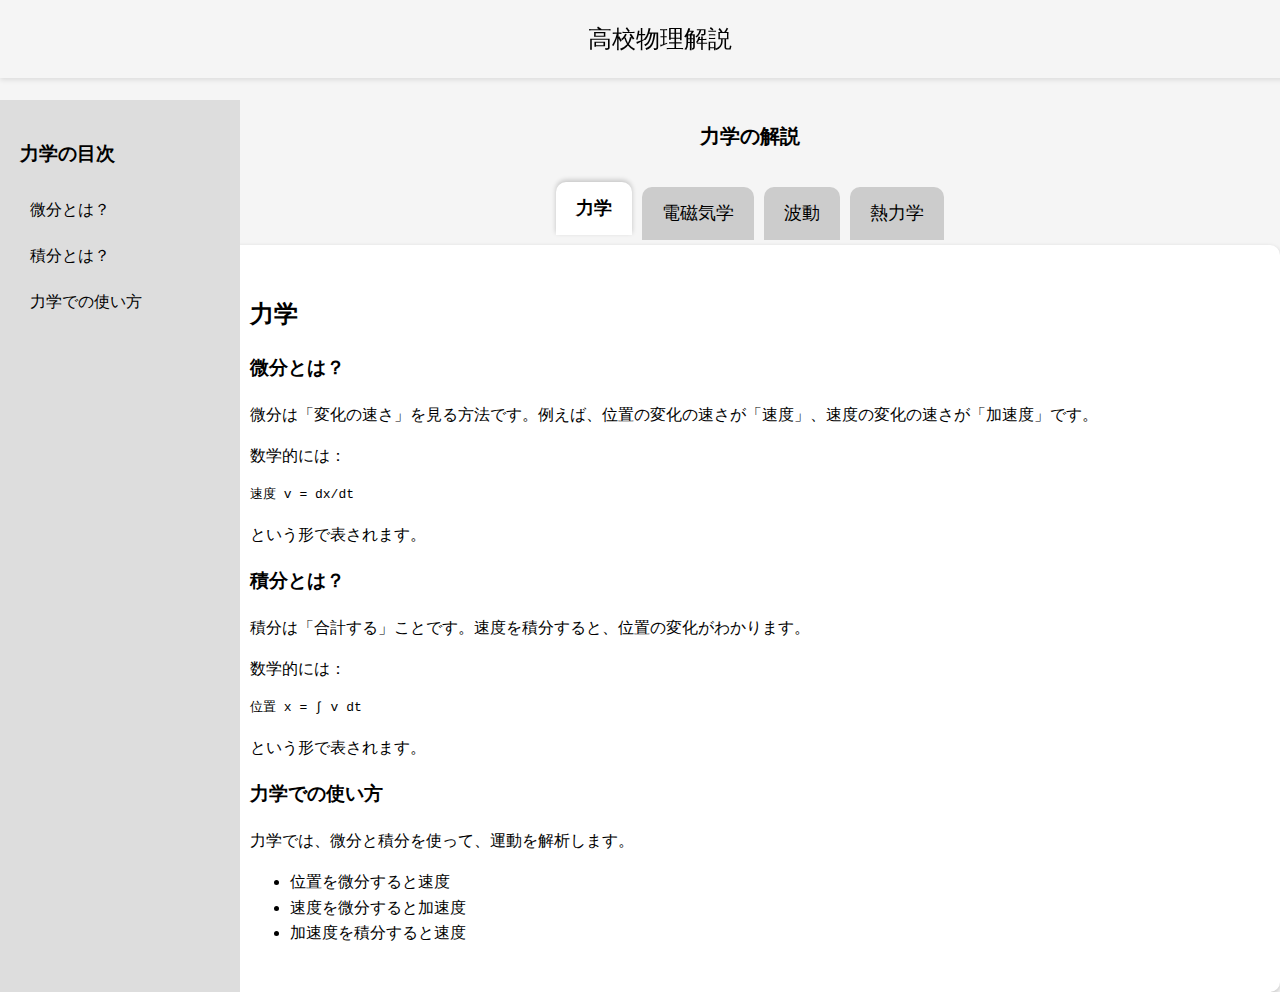
==== index.html @ c3329343 "Update index.html" ====
<!DOCTYPE html>
<html lang="ja">
<head>
    <meta charset="UTF-8">
    <meta name="viewport" content="width=device-width, initial-scale=1.0">
    <title>高校物理解説</title>
    <style>
        body {
            font-family: Arial, sans-serif;
            line-height: 1.6;
            margin: 0;
            padding: 0;
            background-color: #f5f5f5;
            display: flex;
            flex-direction: column;
            align-items: center;
        }
        header {
            background: #f5f5f5;
            color: black;
            padding: 20px;
            font-size: 24px;
            text-align: center;
            width: 100%;
            position: fixed;
            top: 0;
            left: 0;
            z-index: 10;
            box-shadow: 0px 2px 5px rgba(0, 0, 0, 0.1);
        }
        .container {
            display: flex;
            margin-top: 100px;
            width: 100%;
            max-width: 1680px;
            margin-left: auto;
            margin-right: auto;
        }
        .sidebar {
            width: 200px;
            background: #ddd;
            padding: 20px;
            height: 100vh;
            position: fixed;
            left: 0;
            top: 100px;
            overflow-y: auto;
        }
        .sidebar a {
            display: block;
            padding: 10px;
            color: black;
            text-decoration: none;
        }
        .sidebar a:hover {
            background: #bbb;
        }
        .content-wrapper {
            flex-grow: 1;
            margin-left: 220px;
        }
        .content-header {
            background: #f5f5f5; /* 余白と同じ色 */
            padding: 20px;
            text-align: center;
            font-size: 20px;
            font-weight: bold;
        }
        .tab-container {
            display: flex;
            justify-content: center;
            background: #f5f5f5; /* 余白の色に統一 */
            padding: 10px 0;
        }
        .tab {
            padding: 12px 20px;
            margin: 0 5px;
            font-size: 18px;
            cursor: pointer;
            background: #ccc;
            border-top-left-radius: 10px;
            border-top-right-radius: 10px;
            transition: all 0.3s ease-in-out;
            position: relative;
            top: 5px;
        }
        .tab.active {
            background: white;
            font-weight: bold;
            top: 0;
            box-shadow: 0px -2px 5px rgba(0, 0, 0, 0.2);
        }
        .main-content {
            padding: 30px;
            background: white;
            border-radius: 10px;
            box-shadow: 0px 2px 5px rgba(0, 0, 0, 0.2);
        }
        .content {
            display: none;
        }
        .content.active {
            display: block;
        }

        /* スマホ対応 */
        @media (max-width: 1024px) {
            .sidebar {
                display: none;
            }
            .content-wrapper {
                margin-left: 0;
            }
        }
    </style>
</head>
<body>

    <header>高校物理解説</header>

    <div class="container">
        <div class="sidebar">
            <h3>力学の目次</h3>
            <a href="#diff">微分とは？</a>
            <a href="#integral">積分とは？</a>
            <a href="#relation">力学での使い方</a>
        </div>

        <div class="content-wrapper">
            <div class="content-header">力学の解説</div>

            <div class="tab-container">
                <div class="tab active" onclick="showContent('mechanics', this)">力学</div>
                <div class="tab" onclick="showContent('electromagnetism', this)">電磁気学</div>
                <div class="tab" onclick="showContent('waves', this)">波動</div>
                <div class="tab" onclick="showContent('thermodynamics', this)">熱力学</div>
            </div>

            <div class="main-content">
                <div id="mechanics" class="content active">
                    <h2>力学</h2>
                    <section id="diff">
                        <h3>微分とは？</h3>
                        <p>微分は「変化の速さ」を見る方法です。例えば、位置の変化の速さが「速度」、速度の変化の速さが「加速度」です。</p>
                        <p>数学的には：</p>
                        <pre>速度 v = dx/dt</pre>
                        <p>という形で表されます。</p>
                    </section>

                    <section id="integral">
                        <h3>積分とは？</h3>
                        <p>積分は「合計する」ことです。速度を積分すると、位置の変化がわかります。</p>
                        <p>数学的には：</p>
                        <pre>位置 x = ∫ v dt</pre>
                        <p>という形で表されます。</p>
                    </section>

                    <section id="relation">
                        <h3>力学での使い方</h3>
                        <p>力学では、微分と積分を使って、運動を解析します。</p>
                        <ul>
                            <li>位置を微分すると速度</li>
                            <li>速度を微分すると加速度</li>
                            <li>加速度を積分すると速度</li>
                        </ul>
                    </section>
                </div>

                <div id="electromagnetism" class="content">
                    <h2>電磁気学</h2>
                    <p>準備中...</p>
                </div>

                <div id="waves" class="content">
                    <h2>波動</h2>
                    <p>準備中...</p>
                </div>

                <div id="thermodynamics" class="content">
                    <h2>熱力学</h2>
                    <p>準備中...</p>
                </div>
            </div>
        </div>
    </div>

    <script>
        function showContent(id, element) {
            const sections = document.querySelectorAll('.content');
            sections.forEach(section => section.classList.remove('active'));
            document.getElementById(id).classList.add('active');

            const tabs = document.querySelectorAll('.tab');
            tabs.forEach(tab => tab.classList.remove('active'));
            element.classList.add('active');
        }
    </script>

</body>
</html>
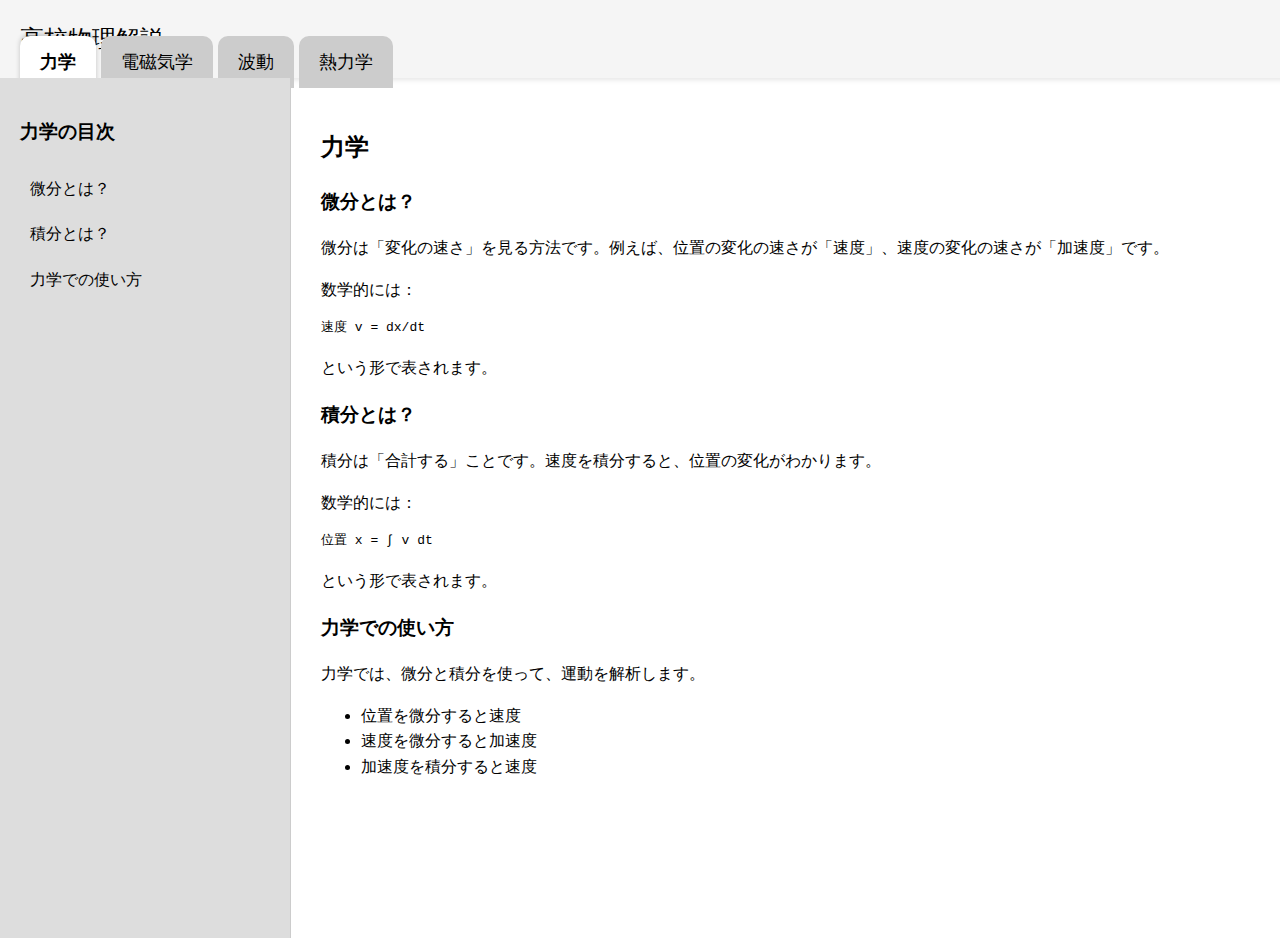
==== commit 7767534e: "Update index.html" ====
--- a/index.html
+++ b/index.html
@@ -13,37 +13,53 @@
             background-color: #f5f5f5;
             display: flex;
             flex-direction: column;
-            align-items: center;
+            align-items: flex-start;
         }
         header {
             background: #f5f5f5;
             color: black;
             padding: 20px;
             font-size: 24px;
-            text-align: center;
+            text-align: left;
             width: 100%;
-            position: fixed;
-            top: 0;
-            left: 0;
-            z-index: 10;
+            position: relative;
             box-shadow: 0px 2px 5px rgba(0, 0, 0, 0.1);
+        }
+        .tab-container {
+            position: absolute;
+            bottom: -10px; /* ヘッダーに食い込む */
+            left: 20px;
+            display: flex;
+            gap: 5px;
+        }
+        .tab {
+            padding: 12px 20px;
+            font-size: 18px;
+            cursor: pointer;
+            background: #ccc;
+            border-top-left-radius: 10px;
+            border-top-right-radius: 10px;
+            border-bottom: none; /* 底辺なし */
+            transition: all 0.3s ease-in-out;
+            position: relative;
+        }
+        .tab.active {
+            background: white;
+            font-weight: bold;
+            box-shadow: 0px -2px 5px rgba(0, 0, 0, 0.2);
         }
         .container {
             display: flex;
-            margin-top: 100px;
             width: 100%;
             max-width: 1680px;
-            margin-left: auto;
-            margin-right: auto;
         }
         .sidebar {
-            width: 200px;
+            width: 250px;
             background: #ddd;
             padding: 20px;
-            height: 100vh;
-            position: fixed;
-            left: 0;
-            top: 100px;
+            height: calc(100vh - 80px); /* ヘッダーと一体化 */
+            position: sticky;
+            top: 80px;
             overflow-y: auto;
         }
         .sidebar a {
@@ -55,46 +71,11 @@
         .sidebar a:hover {
             background: #bbb;
         }
-        .content-wrapper {
+        .main-content {
             flex-grow: 1;
-            margin-left: 220px;
-        }
-        .content-header {
-            background: #f5f5f5; /* 余白と同じ色 */
-            padding: 20px;
-            text-align: center;
-            font-size: 20px;
-            font-weight: bold;
-        }
-        .tab-container {
-            display: flex;
-            justify-content: center;
-            background: #f5f5f5; /* 余白の色に統一 */
-            padding: 10px 0;
-        }
-        .tab {
-            padding: 12px 20px;
-            margin: 0 5px;
-            font-size: 18px;
-            cursor: pointer;
-            background: #ccc;
-            border-top-left-radius: 10px;
-            border-top-right-radius: 10px;
-            transition: all 0.3s ease-in-out;
-            position: relative;
-            top: 5px;
-        }
-        .tab.active {
-            background: white;
-            font-weight: bold;
-            top: 0;
-            box-shadow: 0px -2px 5px rgba(0, 0, 0, 0.2);
-        }
-        .main-content {
             padding: 30px;
             background: white;
-            border-radius: 10px;
-            box-shadow: 0px 2px 5px rgba(0, 0, 0, 0.2);
+            border-left: 1px solid #ccc;
         }
         .content {
             display: none;
@@ -108,15 +89,23 @@
             .sidebar {
                 display: none;
             }
-            .content-wrapper {
-                margin-left: 0;
+            .main-content {
+                border-left: none;
             }
         }
     </style>
 </head>
 <body>
 
-    <header>高校物理解説</header>
+    <header>
+        高校物理解説
+        <div class="tab-container">
+            <div class="tab active" onclick="showContent('mechanics', this)">力学</div>
+            <div class="tab" onclick="showContent('electromagnetism', this)">電磁気学</div>
+            <div class="tab" onclick="showContent('waves', this)">波動</div>
+            <div class="tab" onclick="showContent('thermodynamics', this)">熱力学</div>
+        </div>
+    </header>
 
     <div class="container">
         <div class="sidebar">
@@ -126,60 +115,49 @@
             <a href="#relation">力学での使い方</a>
         </div>
 
-        <div class="content-wrapper">
-            <div class="content-header">力学の解説</div>
+        <div class="main-content">
+            <div id="mechanics" class="content active">
+                <h2>力学</h2>
+                <section id="diff">
+                    <h3>微分とは？</h3>
+                    <p>微分は「変化の速さ」を見る方法です。例えば、位置の変化の速さが「速度」、速度の変化の速さが「加速度」です。</p>
+                    <p>数学的には：</p>
+                    <pre>速度 v = dx/dt</pre>
+                    <p>という形で表されます。</p>
+                </section>
 
-            <div class="tab-container">
-                <div class="tab active" onclick="showContent('mechanics', this)">力学</div>
-                <div class="tab" onclick="showContent('electromagnetism', this)">電磁気学</div>
-                <div class="tab" onclick="showContent('waves', this)">波動</div>
-                <div class="tab" onclick="showContent('thermodynamics', this)">熱力学</div>
+                <section id="integral">
+                    <h3>積分とは？</h3>
+                    <p>積分は「合計する」ことです。速度を積分すると、位置の変化がわかります。</p>
+                    <p>数学的には：</p>
+                    <pre>位置 x = ∫ v dt</pre>
+                    <p>という形で表されます。</p>
+                </section>
+
+                <section id="relation">
+                    <h3>力学での使い方</h3>
+                    <p>力学では、微分と積分を使って、運動を解析します。</p>
+                    <ul>
+                        <li>位置を微分すると速度</li>
+                        <li>速度を微分すると加速度</li>
+                        <li>加速度を積分すると速度</li>
+                    </ul>
+                </section>
             </div>
 
-            <div class="main-content">
-                <div id="mechanics" class="content active">
-                    <h2>力学</h2>
-                    <section id="diff">
-                        <h3>微分とは？</h3>
-                        <p>微分は「変化の速さ」を見る方法です。例えば、位置の変化の速さが「速度」、速度の変化の速さが「加速度」です。</p>
-                        <p>数学的には：</p>
-                        <pre>速度 v = dx/dt</pre>
-                        <p>という形で表されます。</p>
-                    </section>
+            <div id="electromagnetism" class="content">
+                <h2>電磁気学</h2>
+                <p>準備中...</p>
+            </div>
 
-                    <section id="integral">
-                        <h3>積分とは？</h3>
-                        <p>積分は「合計する」ことです。速度を積分すると、位置の変化がわかります。</p>
-                        <p>数学的には：</p>
-                        <pre>位置 x = ∫ v dt</pre>
-                        <p>という形で表されます。</p>
-                    </section>
+            <div id="waves" class="content">
+                <h2>波動</h2>
+                <p>準備中...</p>
+            </div>
 
-                    <section id="relation">
-                        <h3>力学での使い方</h3>
-                        <p>力学では、微分と積分を使って、運動を解析します。</p>
-                        <ul>
-                            <li>位置を微分すると速度</li>
-                            <li>速度を微分すると加速度</li>
-                            <li>加速度を積分すると速度</li>
-                        </ul>
-                    </section>
-                </div>
-
-                <div id="electromagnetism" class="content">
-                    <h2>電磁気学</h2>
-                    <p>準備中...</p>
-                </div>
-
-                <div id="waves" class="content">
-                    <h2>波動</h2>
-                    <p>準備中...</p>
-                </div>
-
-                <div id="thermodynamics" class="content">
-                    <h2>熱力学</h2>
-                    <p>準備中...</p>
-                </div>
+            <div id="thermodynamics" class="content">
+                <h2>熱力学</h2>
+                <p>準備中...</p>
             </div>
         </div>
     </div>
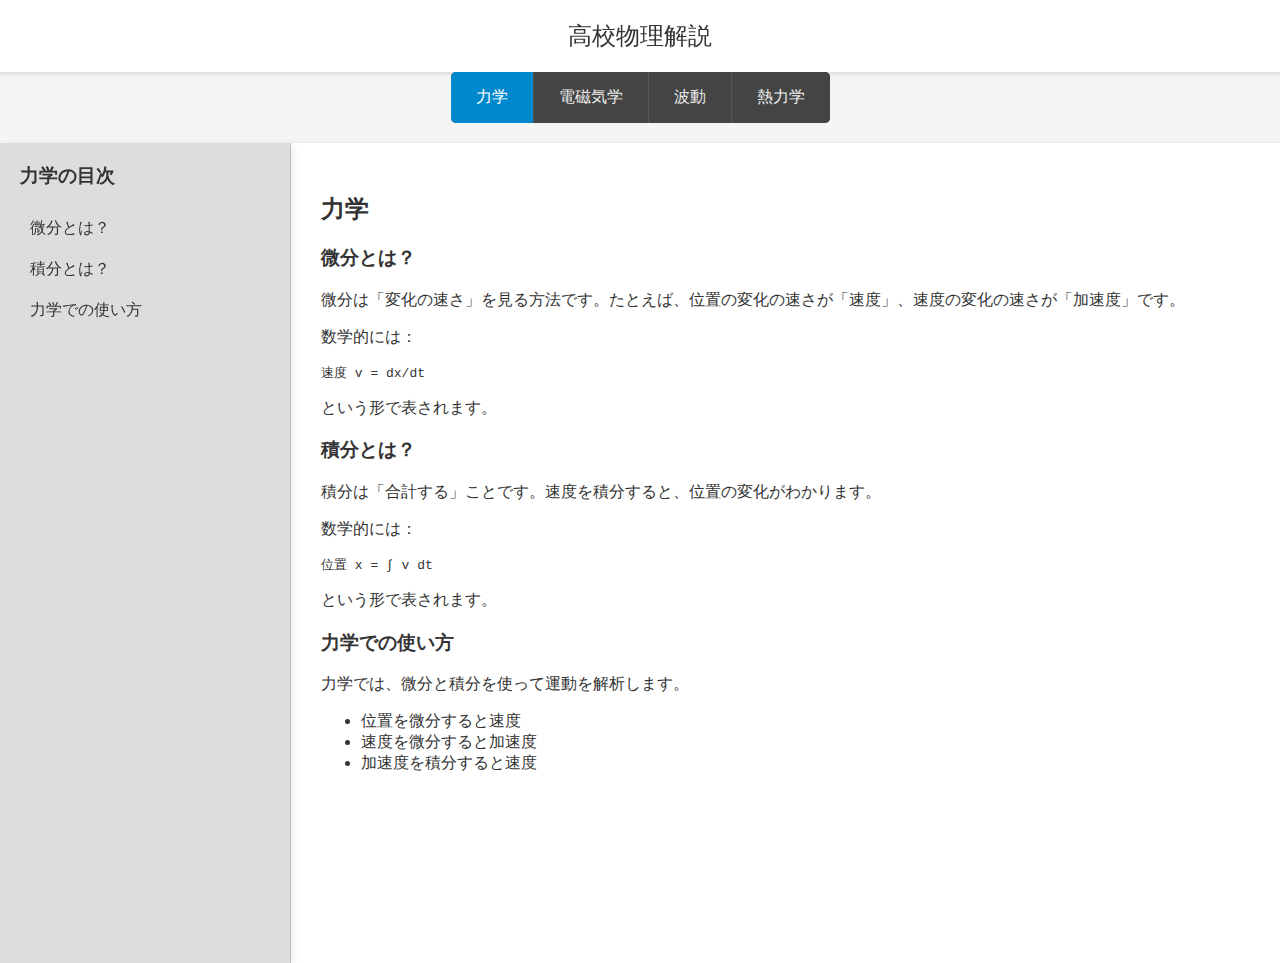
==== commit 3dce37de: "Update index.html" ====
--- a/index.html
+++ b/index.html
@@ -1,178 +1,203 @@
 <!DOCTYPE html>
 <html lang="ja">
 <head>
-    <meta charset="UTF-8">
-    <meta name="viewport" content="width=device-width, initial-scale=1.0">
-    <title>高校物理解説</title>
-    <style>
-        body {
-            font-family: Arial, sans-serif;
-            line-height: 1.6;
-            margin: 0;
-            padding: 0;
-            background-color: #f5f5f5;
-            display: flex;
-            flex-direction: column;
-            align-items: flex-start;
-        }
-        header {
-            background: #f5f5f5;
-            color: black;
-            padding: 20px;
-            font-size: 24px;
-            text-align: left;
-            width: 100%;
-            position: relative;
-            box-shadow: 0px 2px 5px rgba(0, 0, 0, 0.1);
-        }
-        .tab-container {
-            position: absolute;
-            bottom: -10px; /* ヘッダーに食い込む */
-            left: 20px;
-            display: flex;
-            gap: 5px;
-        }
-        .tab {
-            padding: 12px 20px;
-            font-size: 18px;
-            cursor: pointer;
-            background: #ccc;
-            border-top-left-radius: 10px;
-            border-top-right-radius: 10px;
-            border-bottom: none; /* 底辺なし */
-            transition: all 0.3s ease-in-out;
-            position: relative;
-        }
-        .tab.active {
-            background: white;
-            font-weight: bold;
-            box-shadow: 0px -2px 5px rgba(0, 0, 0, 0.2);
-        }
-        .container {
-            display: flex;
-            width: 100%;
-            max-width: 1680px;
-        }
-        .sidebar {
-            width: 250px;
-            background: #ddd;
-            padding: 20px;
-            height: calc(100vh - 80px); /* ヘッダーと一体化 */
-            position: sticky;
-            top: 80px;
-            overflow-y: auto;
-        }
-        .sidebar a {
-            display: block;
-            padding: 10px;
-            color: black;
-            text-decoration: none;
-        }
-        .sidebar a:hover {
-            background: #bbb;
-        }
-        .main-content {
-            flex-grow: 1;
-            padding: 30px;
-            background: white;
-            border-left: 1px solid #ccc;
-        }
-        .content {
-            display: none;
-        }
-        .content.active {
-            display: block;
-        }
-
-        /* スマホ対応 */
-        @media (max-width: 1024px) {
-            .sidebar {
-                display: none;
-            }
-            .main-content {
-                border-left: none;
-            }
-        }
-    </style>
+  <meta charset="UTF-8">
+  <meta name="viewport" content="width=device-width, initial-scale=1.0">
+  <title>高校物理解説</title>
+  <style>
+    /* 全体のベース */
+    body {
+      font-family: 'Helvetica Neue', Arial, sans-serif;
+      margin: 0;
+      padding: 0;
+      background-color: #f5f5f5;
+      color: #333;
+      display: flex;
+      flex-direction: column;
+      align-items: center;
+    }
+    /* ヘッダー */
+    header {
+      background: #fff;
+      width: 100%;
+      padding: 20px;
+      text-align: center;
+      font-size: 24px;
+      box-shadow: 0 2px 5px rgba(0, 0, 0, 0.1);
+      position: relative;
+      z-index: 2;
+    }
+    /* カテゴリエリア */
+    .category-container {
+      display: inline-flex;
+      margin: 0 auto;
+      background: #444;
+      border-radius: 5px;
+      overflow: hidden;
+      /* コンパクトにするため、横幅は内容に合わせる */
+      z-index: 2;
+    }
+    .category {
+      padding: 15px 25px;
+      font-size: 16px;
+      cursor: pointer;
+      background: #444;
+      color: #eee;
+      transition: background 0.3s, color 0.3s;
+      border: none;
+      outline: none;
+    }
+    /* ボタン同士の境界線（くっつけるのでごく薄く） */
+    .category + .category {
+      border-left: 1px solid #555;
+    }
+    .category:hover,
+    .category.active {
+      background: #0088cc;
+      color: #fff;
+    }
+    /* コンテンツエリア全体 */
+    .container {
+      display: flex;
+      width: 100%;
+      max-width: 1680px;
+      margin: 0 auto;
+      margin-top: 20px;
+    }
+    /* サイドバー（目次） */
+    .sidebar {
+      width: 250px;
+      background: #ddd;
+      padding: 20px;
+      height: calc(100vh - 120px);
+      position: sticky;
+      top: 120px;
+      overflow-y: auto;
+      box-shadow: 2px 2px 8px rgba(0,0,0,0.1);
+    }
+    .sidebar h3 {
+      margin-top: 0;
+    }
+    .sidebar a {
+      display: block;
+      padding: 10px;
+      color: #333;
+      text-decoration: none;
+      border-radius: 3px;
+      transition: background 0.2s;
+    }
+    .sidebar a:hover {
+      background: #bbb;
+    }
+    /* メイン解説エリア */
+    .main-content {
+      flex-grow: 1;
+      padding: 30px;
+      background: #fff;
+      border-left: 1px solid #ccc;
+      box-shadow: 2px 2px 8px rgba(0,0,0,0.1);
+    }
+    /* 各カテゴリごとの内容 */
+    .content {
+      display: none;
+    }
+    .content.active {
+      display: block;
+    }
+    /* スマホ対応 */
+    @media (max-width: 1024px) {
+      .sidebar {
+        display: none;
+      }
+      .main-content {
+        border-left: none;
+      }
+      .category {
+        padding: 12px 20px;
+        font-size: 14px;
+      }
+    }
+  </style>
 </head>
 <body>
 
-    <header>
-        高校物理解説
-        <div class="tab-container">
-            <div class="tab active" onclick="showContent('mechanics', this)">力学</div>
-            <div class="tab" onclick="showContent('electromagnetism', this)">電磁気学</div>
-            <div class="tab" onclick="showContent('waves', this)">波動</div>
-            <div class="tab" onclick="showContent('thermodynamics', this)">熱力学</div>
-        </div>
-    </header>
-
-    <div class="container">
-        <div class="sidebar">
-            <h3>力学の目次</h3>
-            <a href="#diff">微分とは？</a>
-            <a href="#integral">積分とは？</a>
-            <a href="#relation">力学での使い方</a>
-        </div>
-
-        <div class="main-content">
-            <div id="mechanics" class="content active">
-                <h2>力学</h2>
-                <section id="diff">
-                    <h3>微分とは？</h3>
-                    <p>微分は「変化の速さ」を見る方法です。例えば、位置の変化の速さが「速度」、速度の変化の速さが「加速度」です。</p>
-                    <p>数学的には：</p>
-                    <pre>速度 v = dx/dt</pre>
-                    <p>という形で表されます。</p>
-                </section>
-
-                <section id="integral">
-                    <h3>積分とは？</h3>
-                    <p>積分は「合計する」ことです。速度を積分すると、位置の変化がわかります。</p>
-                    <p>数学的には：</p>
-                    <pre>位置 x = ∫ v dt</pre>
-                    <p>という形で表されます。</p>
-                </section>
-
-                <section id="relation">
-                    <h3>力学での使い方</h3>
-                    <p>力学では、微分と積分を使って、運動を解析します。</p>
-                    <ul>
-                        <li>位置を微分すると速度</li>
-                        <li>速度を微分すると加速度</li>
-                        <li>加速度を積分すると速度</li>
-                    </ul>
-                </section>
-            </div>
-
-            <div id="electromagnetism" class="content">
-                <h2>電磁気学</h2>
-                <p>準備中...</p>
-            </div>
-
-            <div id="waves" class="content">
-                <h2>波動</h2>
-                <p>準備中...</p>
-            </div>
-
-            <div id="thermodynamics" class="content">
-                <h2>熱力学</h2>
-                <p>準備中...</p>
-            </div>
-        </div>
+  <header>
+    高校物理解説
+  </header>
+
+  <div class="category-container">
+    <div class="category active" onclick="showContent('mechanics', this)">力学</div>
+    <div class="category" onclick="showContent('electromagnetism', this)">電磁気学</div>
+    <div class="category" onclick="showContent('waves', this)">波動</div>
+    <div class="category" onclick="showContent('thermodynamics', this)">熱力学</div>
+  </div>
+
+  <div class="container">
+    <div class="sidebar">
+      <h3>力学の目次</h3>
+      <a href="#diff">微分とは？</a>
+      <a href="#integral">積分とは？</a>
+      <a href="#relation">力学での使い方</a>
     </div>
 
-    <script>
-        function showContent(id, element) {
-            const sections = document.querySelectorAll('.content');
-            sections.forEach(section => section.classList.remove('active'));
-            document.getElementById(id).classList.add('active');
-
-            const tabs = document.querySelectorAll('.tab');
-            tabs.forEach(tab => tab.classList.remove('active'));
-            element.classList.add('active');
-        }
-    </script>
+    <div class="main-content">
+      <div id="mechanics" class="content active">
+        <h2>力学</h2>
+        <section id="diff">
+          <h3>微分とは？</h3>
+          <p>微分は「変化の速さ」を見る方法です。たとえば、位置の変化の速さが「速度」、速度の変化の速さが「加速度」です。</p>
+          <p>数学的には：</p>
+          <pre>速度 v = dx/dt</pre>
+          <p>という形で表されます。</p>
+        </section>
+
+        <section id="integral">
+          <h3>積分とは？</h3>
+          <p>積分は「合計する」ことです。速度を積分すると、位置の変化がわかります。</p>
+          <p>数学的には：</p>
+          <pre>位置 x = ∫ v dt</pre>
+          <p>という形で表されます。</p>
+        </section>
+
+        <section id="relation">
+          <h3>力学での使い方</h3>
+          <p>力学では、微分と積分を使って運動を解析します。</p>
+          <ul>
+            <li>位置を微分すると速度</li>
+            <li>速度を微分すると加速度</li>
+            <li>加速度を積分すると速度</li>
+          </ul>
+        </section>
+      </div>
+
+      <div id="electromagnetism" class="content">
+        <h2>電磁気学</h2>
+        <p>準備中...</p>
+      </div>
+
+      <div id="waves" class="content">
+        <h2>波動</h2>
+        <p>準備中...</p>
+      </div>
+
+      <div id="thermodynamics" class="content">
+        <h2>熱力学</h2>
+        <p>準備中...</p>
+      </div>
+    </div>
+  </div>
+
+  <script>
+    function showContent(id, element) {
+      const sections = document.querySelectorAll('.content');
+      sections.forEach(section => section.classList.remove('active'));
+      document.getElementById(id).classList.add('active');
+
+      const categories = document.querySelectorAll('.category');
+      categories.forEach(cat => cat.classList.remove('active'));
+      element.classList.add('active');
+    }
+  </script>
 
 </body>
 </html>
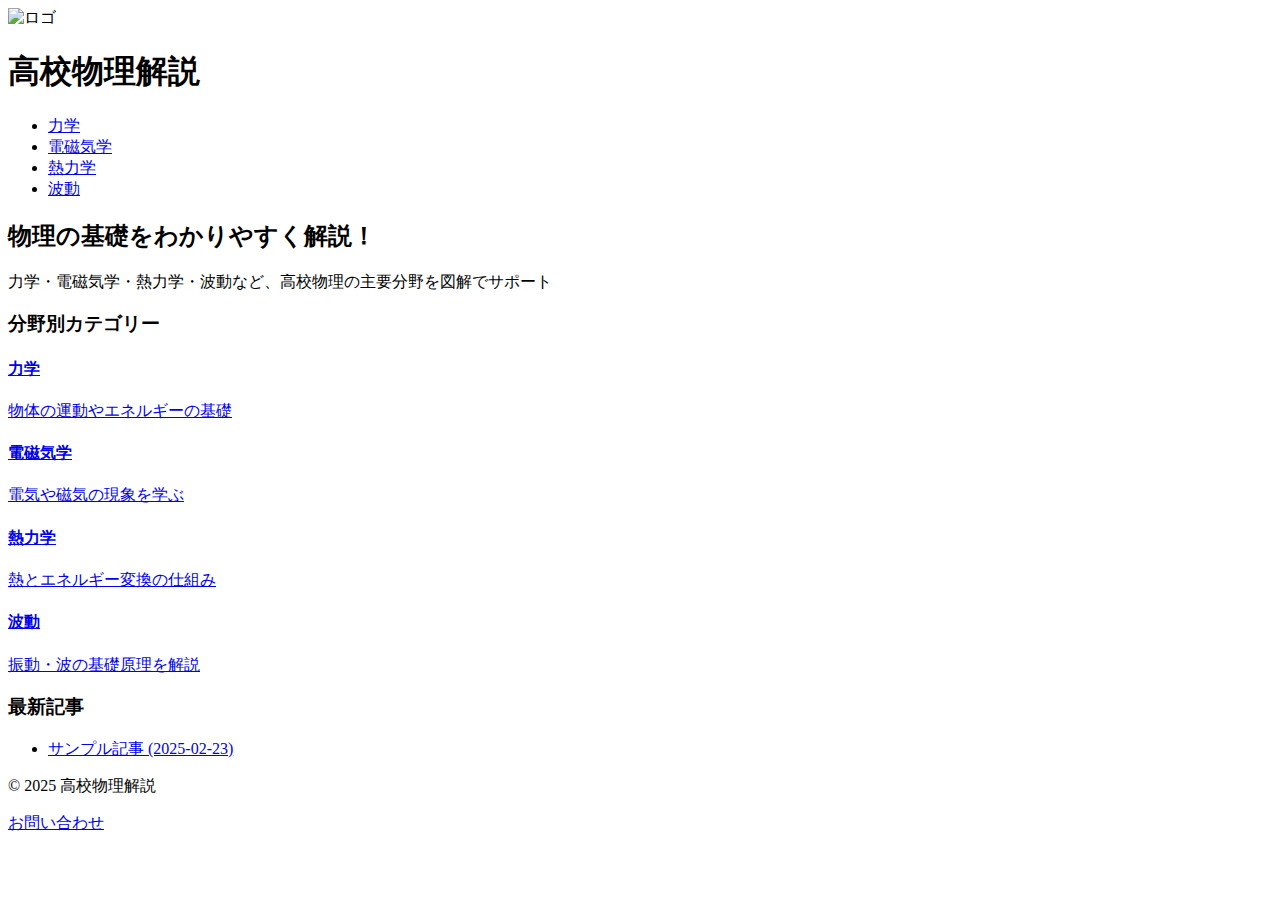
==== commit 67037c41: "Update index.html" ====
--- a/index.html
+++ b/index.html
@@ -1,203 +1,74 @@
 <!DOCTYPE html>
 <html lang="ja">
 <head>
-  <meta charset="UTF-8">
+  <meta charset="UTF-8" />
+  <title>高校物理解説</title>
   <meta name="viewport" content="width=device-width, initial-scale=1.0">
-  <title>高校物理解説</title>
-  <style>
-    /* 全体のベース */
-    body {
-      font-family: 'Helvetica Neue', Arial, sans-serif;
-      margin: 0;
-      padding: 0;
-      background-color: #f5f5f5;
-      color: #333;
-      display: flex;
-      flex-direction: column;
-      align-items: center;
-    }
-    /* ヘッダー */
-    header {
-      background: #fff;
-      width: 100%;
-      padding: 20px;
-      text-align: center;
-      font-size: 24px;
-      box-shadow: 0 2px 5px rgba(0, 0, 0, 0.1);
-      position: relative;
-      z-index: 2;
-    }
-    /* カテゴリエリア */
-    .category-container {
-      display: inline-flex;
-      margin: 0 auto;
-      background: #444;
-      border-radius: 5px;
-      overflow: hidden;
-      /* コンパクトにするため、横幅は内容に合わせる */
-      z-index: 2;
-    }
-    .category {
-      padding: 15px 25px;
-      font-size: 16px;
-      cursor: pointer;
-      background: #444;
-      color: #eee;
-      transition: background 0.3s, color 0.3s;
-      border: none;
-      outline: none;
-    }
-    /* ボタン同士の境界線（くっつけるのでごく薄く） */
-    .category + .category {
-      border-left: 1px solid #555;
-    }
-    .category:hover,
-    .category.active {
-      background: #0088cc;
-      color: #fff;
-    }
-    /* コンテンツエリア全体 */
-    .container {
-      display: flex;
-      width: 100%;
-      max-width: 1680px;
-      margin: 0 auto;
-      margin-top: 20px;
-    }
-    /* サイドバー（目次） */
-    .sidebar {
-      width: 250px;
-      background: #ddd;
-      padding: 20px;
-      height: calc(100vh - 120px);
-      position: sticky;
-      top: 120px;
-      overflow-y: auto;
-      box-shadow: 2px 2px 8px rgba(0,0,0,0.1);
-    }
-    .sidebar h3 {
-      margin-top: 0;
-    }
-    .sidebar a {
-      display: block;
-      padding: 10px;
-      color: #333;
-      text-decoration: none;
-      border-radius: 3px;
-      transition: background 0.2s;
-    }
-    .sidebar a:hover {
-      background: #bbb;
-    }
-    /* メイン解説エリア */
-    .main-content {
-      flex-grow: 1;
-      padding: 30px;
-      background: #fff;
-      border-left: 1px solid #ccc;
-      box-shadow: 2px 2px 8px rgba(0,0,0,0.1);
-    }
-    /* 各カテゴリごとの内容 */
-    .content {
-      display: none;
-    }
-    .content.active {
-      display: block;
-    }
-    /* スマホ対応 */
-    @media (max-width: 1024px) {
-      .sidebar {
-        display: none;
-      }
-      .main-content {
-        border-left: none;
-      }
-      .category {
-        padding: 12px 20px;
-        font-size: 14px;
-      }
-    }
-  </style>
+  <link rel="stylesheet" href="assets/style.css">
 </head>
 <body>
-
-  <header>
-    高校物理解説
+  <!-- ヘッダー -->
+  <header class="site-header">
+    <div class="logo-and-title">
+      <!-- シンボルマーク -->
+      <img src="assets/symbol.png" alt="ロゴ" class="site-logo">
+      <h1>高校物理解説</h1>
+    </div>
+    <nav class="main-nav">
+      <ul>
+        <li><a href="force.html">力学</a></li>
+        <li><a href="electromagnetism.html">電磁気学</a></li>
+        <li><a href="thermodynamics.html">熱力学</a></li>
+        <li><a href="wave.html">波動</a></li>
+      </ul>
+    </nav>
   </header>
 
-  <div class="category-container">
-    <div class="category active" onclick="showContent('mechanics', this)">力学</div>
-    <div class="category" onclick="showContent('electromagnetism', this)">電磁気学</div>
-    <div class="category" onclick="showContent('waves', this)">波動</div>
-    <div class="category" onclick="showContent('thermodynamics', this)">熱力学</div>
-  </div>
+  <!-- メインコンテンツ -->
+  <main class="site-main">
+    <!-- ヒーローセクション -->
+    <section class="hero">
+      <h2>物理の基礎をわかりやすく解説！</h2>
+      <p>力学・電磁気学・熱力学・波動など、高校物理の主要分野を図解でサポート</p>
+    </section>
 
-  <div class="container">
-    <div class="sidebar">
-      <h3>力学の目次</h3>
-      <a href="#diff">微分とは？</a>
-      <a href="#integral">積分とは？</a>
-      <a href="#relation">力学での使い方</a>
-    </div>
+    <!-- カテゴリ紹介 -->
+    <section class="categories">
+      <h3>分野別カテゴリー</h3>
+      <div class="category-cards">
+        <a href="force.html" class="category-card">
+          <h4>力学</h4>
+          <p>物体の運動やエネルギーの基礎</p>
+        </a>
+        <a href="electromagnetism.html" class="category-card">
+          <h4>電磁気学</h4>
+          <p>電気や磁気の現象を学ぶ</p>
+        </a>
+        <a href="thermodynamics.html" class="category-card">
+          <h4>熱力学</h4>
+          <p>熱とエネルギー変換の仕組み</p>
+        </a>
+        <a href="wave.html" class="category-card">
+          <h4>波動</h4>
+          <p>振動・波の基礎原理を解説</p>
+        </a>
+      </div>
+    </section>
 
-    <div class="main-content">
-      <div id="mechanics" class="content active">
-        <h2>力学</h2>
-        <section id="diff">
-          <h3>微分とは？</h3>
-          <p>微分は「変化の速さ」を見る方法です。たとえば、位置の変化の速さが「速度」、速度の変化の速さが「加速度」です。</p>
-          <p>数学的には：</p>
-          <pre>速度 v = dx/dt</pre>
-          <p>という形で表されます。</p>
-        </section>
+    <!-- 最新記事一覧 (手動で更新するか、JSで動的にリスト化する方法も) -->
+    <section class="latest-articles">
+      <h3>最新記事</h3>
+      <ul>
+        <li><a href="article-sample.html">サンプル記事 (2025-02-23)</a></li>
+        <!-- 他の記事も手動で追加 -->
+      </ul>
+    </section>
+  </main>
 
-        <section id="integral">
-          <h3>積分とは？</h3>
-          <p>積分は「合計する」ことです。速度を積分すると、位置の変化がわかります。</p>
-          <p>数学的には：</p>
-          <pre>位置 x = ∫ v dt</pre>
-          <p>という形で表されます。</p>
-        </section>
-
-        <section id="relation">
-          <h3>力学での使い方</h3>
-          <p>力学では、微分と積分を使って運動を解析します。</p>
-          <ul>
-            <li>位置を微分すると速度</li>
-            <li>速度を微分すると加速度</li>
-            <li>加速度を積分すると速度</li>
-          </ul>
-        </section>
-      </div>
-
-      <div id="electromagnetism" class="content">
-        <h2>電磁気学</h2>
-        <p>準備中...</p>
-      </div>
-
-      <div id="waves" class="content">
-        <h2>波動</h2>
-        <p>準備中...</p>
-      </div>
-
-      <div id="thermodynamics" class="content">
-        <h2>熱力学</h2>
-        <p>準備中...</p>
-      </div>
-    </div>
-  </div>
-
-  <script>
-    function showContent(id, element) {
-      const sections = document.querySelectorAll('.content');
-      sections.forEach(section => section.classList.remove('active'));
-      document.getElementById(id).classList.add('active');
-
-      const categories = document.querySelectorAll('.category');
-      categories.forEach(cat => cat.classList.remove('active'));
-      element.classList.add('active');
-    }
-  </script>
-
+  <!-- フッター -->
+  <footer class="site-footer">
+    <p>© 2025 高校物理解説</p>
+    <p><a href="https://github.com/ユーザー名/リポジトリ名/issues">お問い合わせ</a></p>
+  </footer>
 </body>
 </html>
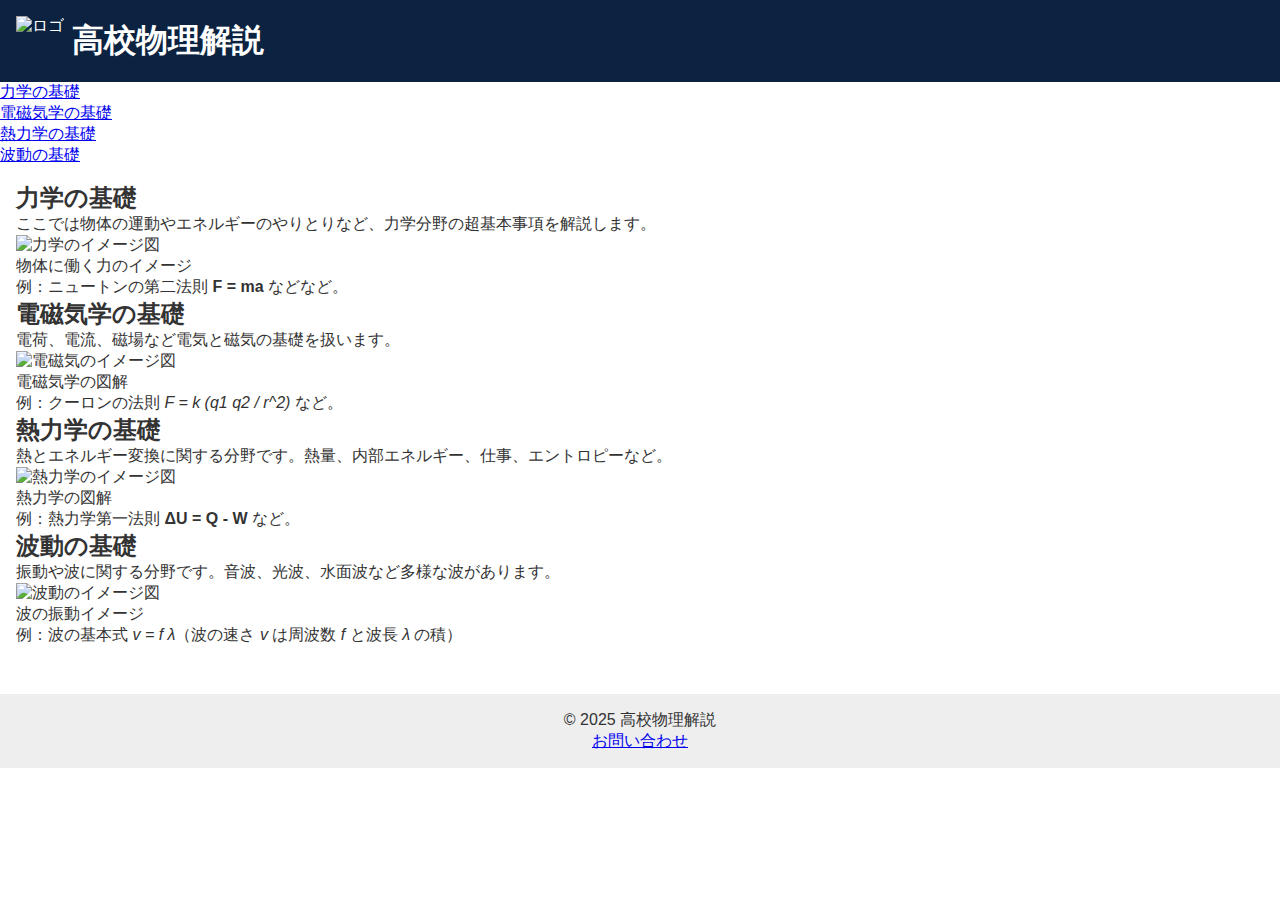
==== commit f92a7f08: "Update index.html" ====
--- a/index.html
+++ b/index.html
@@ -2,70 +2,96 @@
 <html lang="ja">
 <head>
   <meta charset="UTF-8" />
-  <title>高校物理解説</title>
+  <title>高校物理解説 - シングルページ</title>
   <meta name="viewport" content="width=device-width, initial-scale=1.0">
   <link rel="stylesheet" href="assets/style.css">
 </head>
 <body>
-  <!-- ヘッダー -->
   <header class="site-header">
     <div class="logo-and-title">
-      <!-- シンボルマーク -->
       <img src="assets/symbol.png" alt="ロゴ" class="site-logo">
       <h1>高校物理解説</h1>
     </div>
-    <nav class="main-nav">
-      <ul>
-        <li><a href="force.html">力学</a></li>
-        <li><a href="electromagnetism.html">電磁気学</a></li>
-        <li><a href="thermodynamics.html">熱力学</a></li>
-        <li><a href="wave.html">波動</a></li>
-      </ul>
-    </nav>
   </header>
 
-  <!-- メインコンテンツ -->
-  <main class="site-main">
-    <!-- ヒーローセクション -->
-    <section class="hero">
-      <h2>物理の基礎をわかりやすく解説！</h2>
-      <p>力学・電磁気学・熱力学・波動など、高校物理の主要分野を図解でサポート</p>
-    </section>
+  <!-- コンテナ: 左側がサイドバー、右側がメインコンテンツ -->
+  <div class="container">
+    <!-- サイドバー -->
+    <aside class="sidebar">
+      <nav>
+        <ul>
+          <li><a href="#article1">力学の基礎</a></li>
+          <li><a href="#article2">電磁気学の基礎</a></li>
+          <li><a href="#article3">熱力学の基礎</a></li>
+          <li><a href="#article4">波動の基礎</a></li>
+        </ul>
+      </nav>
+    </aside>
 
-    <!-- カテゴリ紹介 -->
-    <section class="categories">
-      <h3>分野別カテゴリー</h3>
-      <div class="category-cards">
-        <a href="force.html" class="category-card">
-          <h4>力学</h4>
-          <p>物体の運動やエネルギーの基礎</p>
-        </a>
-        <a href="electromagnetism.html" class="category-card">
-          <h4>電磁気学</h4>
-          <p>電気や磁気の現象を学ぶ</p>
-        </a>
-        <a href="thermodynamics.html" class="category-card">
-          <h4>熱力学</h4>
-          <p>熱とエネルギー変換の仕組み</p>
-        </a>
-        <a href="wave.html" class="category-card">
-          <h4>波動</h4>
-          <p>振動・波の基礎原理を解説</p>
-        </a>
-      </div>
-    </section>
+    <!-- メインコンテンツ (1ページにまとめた記事) -->
+    <main class="site-main">
+      <!-- 記事1: 力学の基礎 -->
+      <section id="article1" class="article-section">
+        <h2>力学の基礎</h2>
+        <p>
+          ここでは物体の運動やエネルギーのやりとりなど、力学分野の超基本事項を解説します。
+        </p>
+        <figure>
+          <img src="assets/sample-force.png" alt="力学のイメージ図">
+          <figcaption>物体に働く力のイメージ</figcaption>
+        </figure>
+        <p>
+          例：ニュートンの第二法則 <strong>F = ma</strong> などなど。
+        </p>
+      </section>
 
-    <!-- 最新記事一覧 (手動で更新するか、JSで動的にリスト化する方法も) -->
-    <section class="latest-articles">
-      <h3>最新記事</h3>
-      <ul>
-        <li><a href="article-sample.html">サンプル記事 (2025-02-23)</a></li>
-        <!-- 他の記事も手動で追加 -->
-      </ul>
-    </section>
-  </main>
+      <!-- 記事2: 電磁気学の基礎 -->
+      <section id="article2" class="article-section">
+        <h2>電磁気学の基礎</h2>
+        <p>
+          電荷、電流、磁場など電気と磁気の基礎を扱います。
+        </p>
+        <figure>
+          <img src="assets/sample-electromagnetism.png" alt="電磁気のイメージ図">
+          <figcaption>電磁気学の図解</figcaption>
+        </figure>
+        <p>
+          例：クーロンの法則 <em>F = k (q1 q2 / r^2)</em> など。
+        </p>
+      </section>
 
-  <!-- フッター -->
+      <!-- 記事3: 熱力学の基礎 -->
+      <section id="article3" class="article-section">
+        <h2>熱力学の基礎</h2>
+        <p>
+          熱とエネルギー変換に関する分野です。熱量、内部エネルギー、仕事、エントロピーなど。
+        </p>
+        <figure>
+          <img src="assets/sample-thermodynamics.png" alt="熱力学のイメージ図">
+          <figcaption>熱力学の図解</figcaption>
+        </figure>
+        <p>
+          例：熱力学第一法則 <strong>ΔU = Q - W</strong> など。
+        </p>
+      </section>
+
+      <!-- 記事4: 波動の基礎 -->
+      <section id="article4" class="article-section">
+        <h2>波動の基礎</h2>
+        <p>
+          振動や波に関する分野です。音波、光波、水面波など多様な波があります。
+        </p>
+        <figure>
+          <img src="assets/sample-wave.png" alt="波動のイメージ図">
+          <figcaption>波の振動イメージ</figcaption>
+        </figure>
+        <p>
+          例：波の基本式 <em>v = f λ</em>（波の速さ <em>v</em> は周波数 <em>f</em> と波長 <em>λ</em> の積）
+        </p>
+      </section>
+    </main>
+  </div>
+
   <footer class="site-footer">
     <p>© 2025 高校物理解説</p>
     <p><a href="https://github.com/ユーザー名/リポジトリ名/issues">お問い合わせ</a></p>
--- a/assets/style.css
+++ b/assets/style.css
@@ -0,0 +1,126 @@
+/* ベーシックリセット */
+* {
+  margin: 0;
+  padding: 0;
+  box-sizing: border-box;
+}
+
+body {
+  font-family: -apple-system, BlinkMacSystemFont, "Segoe UI", Roboto, sans-serif;
+  color: #333;
+}
+
+/* ヘッダー */
+.site-header {
+  background-color: #0b2340;
+  color: #fff;
+  padding: 1rem;
+  display: flex;
+  align-items: center;
+  justify-content: space-between;
+}
+
+.logo-and-title {
+  display: flex;
+  align-items: center;
+}
+
+.site-logo {
+  height: 50px;
+  margin-right: 0.5rem;
+}
+
+.site-header h1 {
+  margin: 0;
+}
+
+.main-nav ul {
+  list-style: none;
+  display: flex;
+  gap: 1rem;
+}
+
+.main-nav a {
+  color: #fff;
+  text-decoration: none;
+  font-weight: bold;
+}
+
+.main-nav a.active {
+  text-decoration: underline;
+}
+
+/* メインコンテンツ */
+.site-main {
+  padding: 1rem;
+}
+
+.hero {
+  background-color: #e0eaf4;
+  padding: 1rem;
+  margin-bottom: 1rem;
+  text-align: center;
+}
+
+.categories {
+  margin-bottom: 2rem;
+}
+
+.category-cards {
+  display: flex;
+  flex-wrap: wrap;
+  gap: 1rem;
+}
+
+.category-card {
+  display: block;
+  padding: 1rem;
+  border: 1px solid #ccc;
+  text-decoration: none;
+  color: #333;
+  width: 200px;
+  border-radius: 8px;
+  background: #fff;
+  transition: background 0.2s;
+}
+
+.category-card:hover {
+  background: #f4f4f4;
+}
+
+.latest-articles {
+  margin-bottom: 2rem;
+}
+
+.latest-articles ul {
+  list-style: disc;
+  margin-left: 1.5rem;
+}
+
+article {
+  margin-bottom: 2rem;
+}
+
+/* フッター */
+.site-footer {
+  background-color: #eee;
+  color: #333;
+  text-align: center;
+  padding: 1rem;
+  margin-top: 2rem;
+}
+
+/* メディアクエリ: スマホ対応 */
+@media (max-width: 600px) {
+  .main-nav ul {
+    flex-direction: column;
+  }
+
+  .category-cards {
+    flex-direction: column;
+  }
+
+  .category-card {
+    width: 100%;
+  }
+}
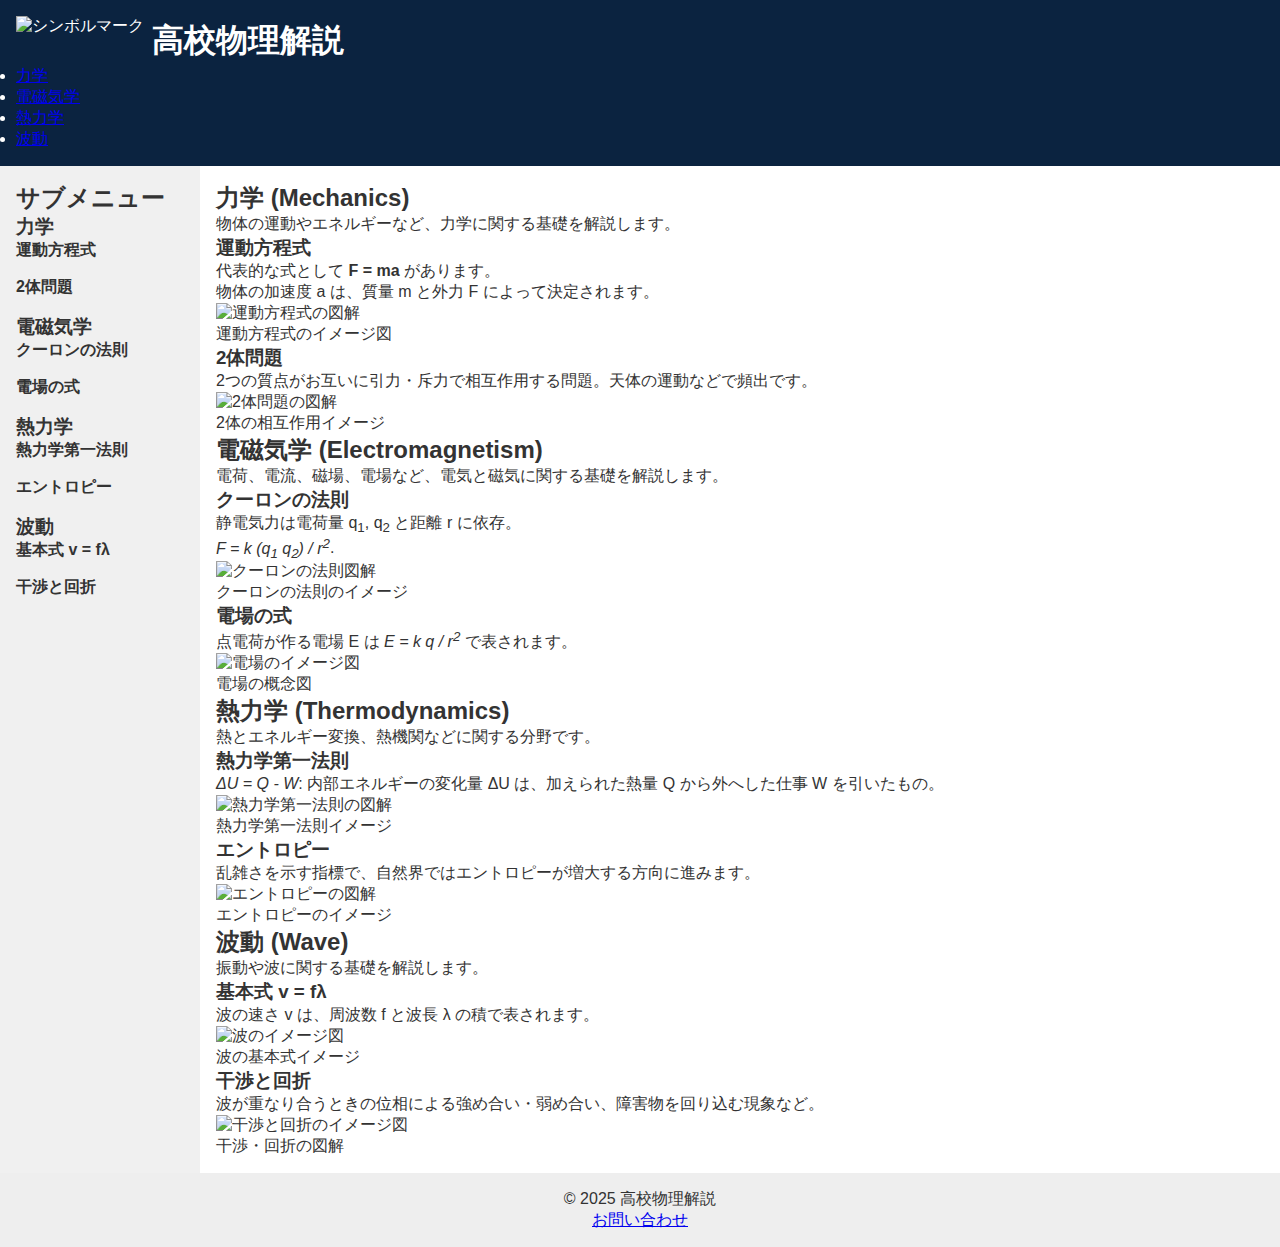
==== commit 6a87b6aa: "Update index.html" ====
--- a/index.html
+++ b/index.html
@@ -1,94 +1,191 @@
 <!DOCTYPE html>
 <html lang="ja">
 <head>
-  <meta charset="UTF-8" />
+  <meta charset="UTF-8">
   <title>高校物理解説 - シングルページ</title>
   <meta name="viewport" content="width=device-width, initial-scale=1.0">
   <link rel="stylesheet" href="assets/style.css">
 </head>
 <body>
+
+  <!-- ヘッダー(上部ナビゲーション) -->
   <header class="site-header">
     <div class="logo-and-title">
-      <img src="assets/symbol.png" alt="ロゴ" class="site-logo">
+      <img src="assets/symbol.png" alt="シンボルマーク" class="site-logo">
       <h1>高校物理解説</h1>
     </div>
+    <nav class="top-nav">
+      <ul>
+        <!-- トップカテゴリへのリンク -->
+        <li><a href="#force">力学</a></li>
+        <li><a href="#electromagnetism">電磁気学</a></li>
+        <li><a href="#thermodynamics">熱力学</a></li>
+        <li><a href="#wave">波動</a></li>
+      </ul>
+    </nav>
   </header>
 
-  <!-- コンテナ: 左側がサイドバー、右側がメインコンテンツ -->
+  <!-- メインコンテナ: 左側にサイドバー、右側にメインコンテンツ -->
   <div class="container">
-    <!-- サイドバー -->
+
+    <!-- サイドバー (カテゴリ内サブトピックへ移動するボタン) -->
     <aside class="sidebar">
-      <nav>
-        <ul>
-          <li><a href="#article1">力学の基礎</a></li>
-          <li><a href="#article2">電磁気学の基礎</a></li>
-          <li><a href="#article3">熱力学の基礎</a></li>
-          <li><a href="#article4">波動の基礎</a></li>
-        </ul>
-      </nav>
+      <h2>サブメニュー</h2>
+
+      <!-- 力学サブトピック -->
+      <h3>力学</h3>
+      <ul>
+        <li><a href="#force-motion">運動方程式</a></li>
+        <li><a href="#force-twobody">2体問題</a></li>
+      </ul>
+
+      <!-- 電磁気学サブトピック -->
+      <h3>電磁気学</h3>
+      <ul>
+        <li><a href="#electro-coulomb">クーロンの法則</a></li>
+        <li><a href="#electro-field">電場の式</a></li>
+      </ul>
+
+      <!-- 熱力学サブトピック -->
+      <h3>熱力学</h3>
+      <ul>
+        <li><a href="#thermo-firstlaw">熱力学第一法則</a></li>
+        <li><a href="#thermo-entropy">エントロピー</a></li>
+      </ul>
+
+      <!-- 波動サブトピック -->
+      <h3>波動</h3>
+      <ul>
+        <li><a href="#wave-basic">基本式 v = fλ</a></li>
+        <li><a href="#wave-interference">干渉と回折</a></li>
+      </ul>
     </aside>
 
-    <!-- メインコンテンツ (1ページにまとめた記事) -->
+    <!-- メインコンテンツ -->
     <main class="site-main">
-      <!-- 記事1: 力学の基礎 -->
-      <section id="article1" class="article-section">
-        <h2>力学の基礎</h2>
-        <p>
-          ここでは物体の運動やエネルギーのやりとりなど、力学分野の超基本事項を解説します。
-        </p>
-        <figure>
-          <img src="assets/sample-force.png" alt="力学のイメージ図">
-          <figcaption>物体に働く力のイメージ</figcaption>
-        </figure>
-        <p>
-          例：ニュートンの第二法則 <strong>F = ma</strong> などなど。
-        </p>
+
+      <!-- 力学セクション -->
+      <section id="force">
+        <h2>力学 (Mechanics)</h2>
+        <p>物体の運動やエネルギーなど、力学に関する基礎を解説します。</p>
+
+        <!-- 運動方程式 -->
+        <article id="force-motion">
+          <h3>運動方程式</h3>
+          <p>
+            代表的な式として <strong>F = ma</strong> があります。<br>
+            物体の加速度 a は、質量 m と外力 F によって決定されます。
+          </p>
+          <figure>
+            <img src="assets/sample-force1.png" alt="運動方程式の図解">
+            <figcaption>運動方程式のイメージ図</figcaption>
+          </figure>
+        </article>
+
+        <!-- 2体問題 -->
+        <article id="force-twobody">
+          <h3>2体問題</h3>
+          <p>
+            2つの質点がお互いに引力・斥力で相互作用する問題。天体の運動などで頻出です。
+          </p>
+          <figure>
+            <img src="assets/sample-force2.png" alt="2体問題の図解">
+            <figcaption>2体の相互作用イメージ</figcaption>
+          </figure>
+        </article>
       </section>
 
-      <!-- 記事2: 電磁気学の基礎 -->
-      <section id="article2" class="article-section">
-        <h2>電磁気学の基礎</h2>
-        <p>
-          電荷、電流、磁場など電気と磁気の基礎を扱います。
-        </p>
-        <figure>
-          <img src="assets/sample-electromagnetism.png" alt="電磁気のイメージ図">
-          <figcaption>電磁気学の図解</figcaption>
-        </figure>
-        <p>
-          例：クーロンの法則 <em>F = k (q1 q2 / r^2)</em> など。
-        </p>
+      <!-- 電磁気学セクション -->
+      <section id="electromagnetism">
+        <h2>電磁気学 (Electromagnetism)</h2>
+        <p>電荷、電流、磁場、電場など、電気と磁気に関する基礎を解説します。</p>
+
+        <!-- クーロンの法則 -->
+        <article id="electro-coulomb">
+          <h3>クーロンの法則</h3>
+          <p>
+            静電気力は電荷量 q<sub>1</sub>, q<sub>2</sub> と距離 r に依存。<br>
+            <em>F = k (q<sub>1</sub> q<sub>2</sub>) / r<sup>2</sup></em>.
+          </p>
+          <figure>
+            <img src="assets/sample-electro1.png" alt="クーロンの法則図解">
+            <figcaption>クーロンの法則のイメージ</figcaption>
+          </figure>
+        </article>
+
+        <!-- 電場の式 -->
+        <article id="electro-field">
+          <h3>電場の式</h3>
+          <p>
+            点電荷が作る電場 E は <em>E = k q / r<sup>2</sup></em> で表されます。
+          </p>
+          <figure>
+            <img src="assets/sample-electro2.png" alt="電場のイメージ図">
+            <figcaption>電場の概念図</figcaption>
+          </figure>
+        </article>
       </section>
 
-      <!-- 記事3: 熱力学の基礎 -->
-      <section id="article3" class="article-section">
-        <h2>熱力学の基礎</h2>
-        <p>
-          熱とエネルギー変換に関する分野です。熱量、内部エネルギー、仕事、エントロピーなど。
-        </p>
-        <figure>
-          <img src="assets/sample-thermodynamics.png" alt="熱力学のイメージ図">
-          <figcaption>熱力学の図解</figcaption>
-        </figure>
-        <p>
-          例：熱力学第一法則 <strong>ΔU = Q - W</strong> など。
-        </p>
+      <!-- 熱力学セクション -->
+      <section id="thermodynamics">
+        <h2>熱力学 (Thermodynamics)</h2>
+        <p>熱とエネルギー変換、熱機関などに関する分野です。</p>
+
+        <!-- 熱力学第一法則 -->
+        <article id="thermo-firstlaw">
+          <h3>熱力学第一法則</h3>
+          <p>
+            <em>ΔU = Q - W</em>: 内部エネルギーの変化量 ΔU は、加えられた熱量 Q から外へした仕事 W を引いたもの。
+          </p>
+          <figure>
+            <img src="assets/sample-thermo1.png" alt="熱力学第一法則の図解">
+            <figcaption>熱力学第一法則イメージ</figcaption>
+          </figure>
+        </article>
+
+        <!-- エントロピー -->
+        <article id="thermo-entropy">
+          <h3>エントロピー</h3>
+          <p>
+            乱雑さを示す指標で、自然界ではエントロピーが増大する方向に進みます。
+          </p>
+          <figure>
+            <img src="assets/sample-thermo2.png" alt="エントロピーの図解">
+            <figcaption>エントロピーのイメージ</figcaption>
+          </figure>
+        </article>
       </section>
 
-      <!-- 記事4: 波動の基礎 -->
-      <section id="article4" class="article-section">
-        <h2>波動の基礎</h2>
-        <p>
-          振動や波に関する分野です。音波、光波、水面波など多様な波があります。
-        </p>
-        <figure>
-          <img src="assets/sample-wave.png" alt="波動のイメージ図">
-          <figcaption>波の振動イメージ</figcaption>
-        </figure>
-        <p>
-          例：波の基本式 <em>v = f λ</em>（波の速さ <em>v</em> は周波数 <em>f</em> と波長 <em>λ</em> の積）
-        </p>
+      <!-- 波動セクション -->
+      <section id="wave">
+        <h2>波動 (Wave)</h2>
+        <p>振動や波に関する基礎を解説します。</p>
+
+        <!-- 基本式 -->
+        <article id="wave-basic">
+          <h3>基本式 v = fλ</h3>
+          <p>
+            波の速さ v は、周波数 f と波長 λ の積で表されます。
+          </p>
+          <figure>
+            <img src="assets/sample-wave1.png" alt="波のイメージ図">
+            <figcaption>波の基本式イメージ</figcaption>
+          </figure>
+        </article>
+
+        <!-- 干渉と回折 -->
+        <article id="wave-interference">
+          <h3>干渉と回折</h3>
+          <p>
+            波が重なり合うときの位相による強め合い・弱め合い、障害物を回り込む現象など。
+          </p>
+          <figure>
+            <img src="assets/sample-wave2.png" alt="干渉と回折のイメージ図">
+            <figcaption>干渉・回折の図解</figcaption>
+          </figure>
+        </article>
       </section>
+
     </main>
   </div>
 
@@ -96,5 +193,6 @@
     <p>© 2025 高校物理解説</p>
     <p><a href="https://github.com/ユーザー名/リポジトリ名/issues">お問い合わせ</a></p>
   </footer>
+
 </body>
 </html>
--- a/assets/style.css
+++ b/assets/style.css
@@ -1,4 +1,4 @@
-/* ベーシックリセット */
+/* リセット */
 * {
   margin: 0;
   padding: 0;
@@ -15,90 +15,75 @@
   background-color: #0b2340;
   color: #fff;
   padding: 1rem;
-  display: flex;
-  align-items: center;
-  justify-content: space-between;
 }
 
 .logo-and-title {
   display: flex;
   align-items: center;
 }
-
 .site-logo {
   height: 50px;
   margin-right: 0.5rem;
 }
-
 .site-header h1 {
   margin: 0;
 }
 
-.main-nav ul {
-  list-style: none;
+/* コンテナ: サイドバー + メイン */
+.container {
   display: flex;
-  gap: 1rem;
 }
 
-.main-nav a {
-  color: #fff;
+/* サイドバー */
+.sidebar {
+  width: 200px;
+  background-color: #f0f0f0;
+  min-height: 100vh; /* 左サイドバーを画面全体の高さに合わせる */
+  padding: 1rem;
+}
+
+.sidebar ul {
+  list-style: none;
+}
+
+.sidebar li {
+  margin-bottom: 1rem;
+}
+
+.sidebar a {
   text-decoration: none;
+  color: #333;
   font-weight: bold;
 }
 
-.main-nav a.active {
-  text-decoration: underline;
+.sidebar a:hover {
+  color: #000;
 }
 
 /* メインコンテンツ */
 .site-main {
+  flex: 1;
   padding: 1rem;
 }
 
-.hero {
-  background-color: #e0eaf4;
-  padding: 1rem;
-  margin-bottom: 1rem;
+/* 記事セクション */
+.article-section {
+  margin-bottom: 2rem;
+}
+
+.article-section h2 {
+  margin-bottom: 0.5rem;
+}
+
+.article-section figure {
+  margin: 1rem 0;
   text-align: center;
 }
 
-.categories {
-  margin-bottom: 2rem;
-}
-
-.category-cards {
-  display: flex;
-  flex-wrap: wrap;
-  gap: 1rem;
-}
-
-.category-card {
-  display: block;
-  padding: 1rem;
-  border: 1px solid #ccc;
-  text-decoration: none;
-  color: #333;
-  width: 200px;
-  border-radius: 8px;
-  background: #fff;
-  transition: background 0.2s;
-}
-
-.category-card:hover {
-  background: #f4f4f4;
-}
-
-.latest-articles {
-  margin-bottom: 2rem;
-}
-
-.latest-articles ul {
-  list-style: disc;
-  margin-left: 1.5rem;
-}
-
-article {
-  margin-bottom: 2rem;
+.article-section figcaption {
+  font-size: 0.9rem;
+  color: #666;
+  margin-top: 0.5rem;
 }
 
 /* フッター */
@@ -107,20 +92,19 @@
   color: #333;
   text-align: center;
   padding: 1rem;
-  margin-top: 2rem;
 }
 
-/* メディアクエリ: スマホ対応 */
-@media (max-width: 600px) {
-  .main-nav ul {
+/* スマホ対応 */
+@media (max-width: 800px) {
+  .container {
     flex-direction: column;
   }
-
-  .category-cards {
-    flex-direction: column;
+  .sidebar {
+    width: 100%;
+    min-height: auto;
+    order: 1; /* サイドバーを上or下に移動したい場合は適宜調整 */
   }
-
-  .category-card {
-    width: 100%;
+  .site-main {
+    order: 2;
   }
 }
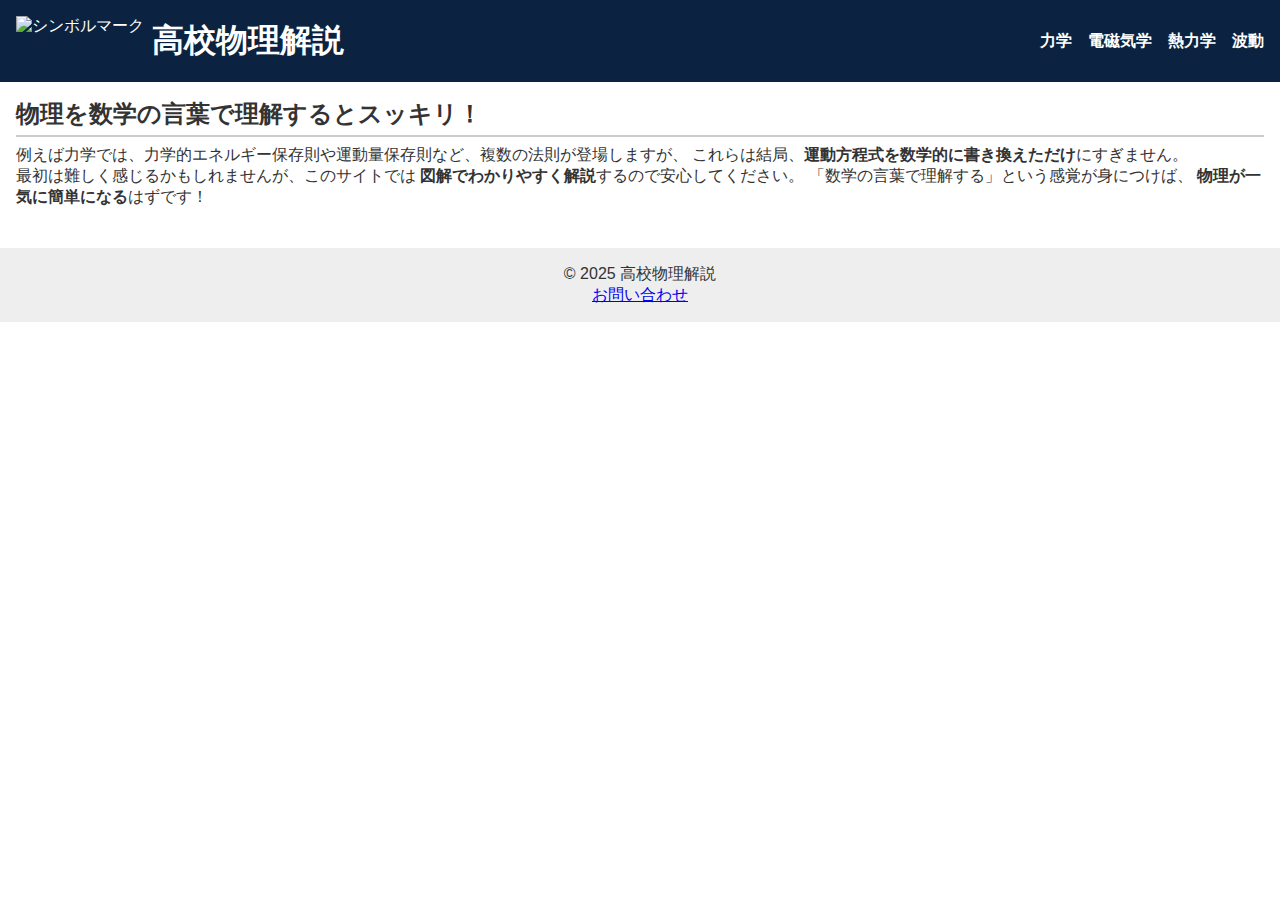
==== commit 6535bd87: "Update index.html" ====
--- a/index.html
+++ b/index.html
@@ -1,198 +1,48 @@
 <!DOCTYPE html>
 <html lang="ja">
 <head>
-  <meta charset="UTF-8">
-  <title>高校物理解説 - シングルページ</title>
+  <meta charset="UTF-8" />
+  <title>高校物理解説</title>
   <meta name="viewport" content="width=device-width, initial-scale=1.0">
   <link rel="stylesheet" href="assets/style.css">
 </head>
 <body>
-
-  <!-- ヘッダー(上部ナビゲーション) -->
+  <!-- ヘッダー -->
   <header class="site-header">
     <div class="logo-and-title">
       <img src="assets/symbol.png" alt="シンボルマーク" class="site-logo">
       <h1>高校物理解説</h1>
     </div>
+    <!-- カテゴリボタンをタイトルの下に配置 -->
     <nav class="top-nav">
       <ul>
-        <!-- トップカテゴリへのリンク -->
-        <li><a href="#force">力学</a></li>
-        <li><a href="#electromagnetism">電磁気学</a></li>
-        <li><a href="#thermodynamics">熱力学</a></li>
-        <li><a href="#wave">波動</a></li>
+        <li><a href="force.html">力学</a></li>
+        <li><a href="electromagnetism.html">電磁気学</a></li>
+        <li><a href="thermodynamics.html">熱力学</a></li>
+        <li><a href="wave.html">波動</a></li>
       </ul>
     </nav>
   </header>
 
-  <!-- メインコンテナ: 左側にサイドバー、右側にメインコンテンツ -->
-  <div class="container">
-
-    <!-- サイドバー (カテゴリ内サブトピックへ移動するボタン) -->
-    <aside class="sidebar">
-      <h2>サブメニュー</h2>
-
-      <!-- 力学サブトピック -->
-      <h3>力学</h3>
-      <ul>
-        <li><a href="#force-motion">運動方程式</a></li>
-        <li><a href="#force-twobody">2体問題</a></li>
-      </ul>
-
-      <!-- 電磁気学サブトピック -->
-      <h3>電磁気学</h3>
-      <ul>
-        <li><a href="#electro-coulomb">クーロンの法則</a></li>
-        <li><a href="#electro-field">電場の式</a></li>
-      </ul>
-
-      <!-- 熱力学サブトピック -->
-      <h3>熱力学</h3>
-      <ul>
-        <li><a href="#thermo-firstlaw">熱力学第一法則</a></li>
-        <li><a href="#thermo-entropy">エントロピー</a></li>
-      </ul>
-
-      <!-- 波動サブトピック -->
-      <h3>波動</h3>
-      <ul>
-        <li><a href="#wave-basic">基本式 v = fλ</a></li>
-        <li><a href="#wave-interference">干渉と回折</a></li>
-      </ul>
-    </aside>
-
-    <!-- メインコンテンツ -->
-    <main class="site-main">
-
-      <!-- 力学セクション -->
-      <section id="force">
-        <h2>力学 (Mechanics)</h2>
-        <p>物体の運動やエネルギーなど、力学に関する基礎を解説します。</p>
-
-        <!-- 運動方程式 -->
-        <article id="force-motion">
-          <h3>運動方程式</h3>
-          <p>
-            代表的な式として <strong>F = ma</strong> があります。<br>
-            物体の加速度 a は、質量 m と外力 F によって決定されます。
-          </p>
-          <figure>
-            <img src="assets/sample-force1.png" alt="運動方程式の図解">
-            <figcaption>運動方程式のイメージ図</figcaption>
-          </figure>
-        </article>
-
-        <!-- 2体問題 -->
-        <article id="force-twobody">
-          <h3>2体問題</h3>
-          <p>
-            2つの質点がお互いに引力・斥力で相互作用する問題。天体の運動などで頻出です。
-          </p>
-          <figure>
-            <img src="assets/sample-force2.png" alt="2体問題の図解">
-            <figcaption>2体の相互作用イメージ</figcaption>
-          </figure>
-        </article>
-      </section>
-
-      <!-- 電磁気学セクション -->
-      <section id="electromagnetism">
-        <h2>電磁気学 (Electromagnetism)</h2>
-        <p>電荷、電流、磁場、電場など、電気と磁気に関する基礎を解説します。</p>
-
-        <!-- クーロンの法則 -->
-        <article id="electro-coulomb">
-          <h3>クーロンの法則</h3>
-          <p>
-            静電気力は電荷量 q<sub>1</sub>, q<sub>2</sub> と距離 r に依存。<br>
-            <em>F = k (q<sub>1</sub> q<sub>2</sub>) / r<sup>2</sup></em>.
-          </p>
-          <figure>
-            <img src="assets/sample-electro1.png" alt="クーロンの法則図解">
-            <figcaption>クーロンの法則のイメージ</figcaption>
-          </figure>
-        </article>
-
-        <!-- 電場の式 -->
-        <article id="electro-field">
-          <h3>電場の式</h3>
-          <p>
-            点電荷が作る電場 E は <em>E = k q / r<sup>2</sup></em> で表されます。
-          </p>
-          <figure>
-            <img src="assets/sample-electro2.png" alt="電場のイメージ図">
-            <figcaption>電場の概念図</figcaption>
-          </figure>
-        </article>
-      </section>
-
-      <!-- 熱力学セクション -->
-      <section id="thermodynamics">
-        <h2>熱力学 (Thermodynamics)</h2>
-        <p>熱とエネルギー変換、熱機関などに関する分野です。</p>
-
-        <!-- 熱力学第一法則 -->
-        <article id="thermo-firstlaw">
-          <h3>熱力学第一法則</h3>
-          <p>
-            <em>ΔU = Q - W</em>: 内部エネルギーの変化量 ΔU は、加えられた熱量 Q から外へした仕事 W を引いたもの。
-          </p>
-          <figure>
-            <img src="assets/sample-thermo1.png" alt="熱力学第一法則の図解">
-            <figcaption>熱力学第一法則イメージ</figcaption>
-          </figure>
-        </article>
-
-        <!-- エントロピー -->
-        <article id="thermo-entropy">
-          <h3>エントロピー</h3>
-          <p>
-            乱雑さを示す指標で、自然界ではエントロピーが増大する方向に進みます。
-          </p>
-          <figure>
-            <img src="assets/sample-thermo2.png" alt="エントロピーの図解">
-            <figcaption>エントロピーのイメージ</figcaption>
-          </figure>
-        </article>
-      </section>
-
-      <!-- 波動セクション -->
-      <section id="wave">
-        <h2>波動 (Wave)</h2>
-        <p>振動や波に関する基礎を解説します。</p>
-
-        <!-- 基本式 -->
-        <article id="wave-basic">
-          <h3>基本式 v = fλ</h3>
-          <p>
-            波の速さ v は、周波数 f と波長 λ の積で表されます。
-          </p>
-          <figure>
-            <img src="assets/sample-wave1.png" alt="波のイメージ図">
-            <figcaption>波の基本式イメージ</figcaption>
-          </figure>
-        </article>
-
-        <!-- 干渉と回折 -->
-        <article id="wave-interference">
-          <h3>干渉と回折</h3>
-          <p>
-            波が重なり合うときの位相による強め合い・弱め合い、障害物を回り込む現象など。
-          </p>
-          <figure>
-            <img src="assets/sample-wave2.png" alt="干渉と回折のイメージ図">
-            <figcaption>干渉・回折の図解</figcaption>
-          </figure>
-        </article>
-      </section>
-
-    </main>
-  </div>
+  <main class="site-main">
+    <section>
+      <h2>物理を数学の言葉で理解するとスッキリ！</h2>
+      <p>
+        例えば力学では、力学的エネルギー保存則や運動量保存則など、複数の法則が登場しますが、
+        これらは結局、<strong>運動方程式を数学的に書き換えただけ</strong>にすぎません。
+      </p>
+      <p>
+        最初は難しく感じるかもしれませんが、このサイトでは
+        <strong>図解でわかりやすく解説</strong>するので安心してください。
+        「数学の言葉で理解する」という感覚が身につけば、
+        <strong>物理が一気に簡単になる</strong>はずです！
+      </p>
+    </section>
+  </main>
 
   <footer class="site-footer">
     <p>© 2025 高校物理解説</p>
     <p><a href="https://github.com/ユーザー名/リポジトリ名/issues">お問い合わせ</a></p>
   </footer>
-
 </body>
 </html>
--- a/assets/style.css
+++ b/assets/style.css
@@ -15,31 +15,66 @@
   background-color: #0b2340;
   color: #fff;
   padding: 1rem;
+  display: flex;
+  align-items: center;
+  justify-content: space-between;
 }
 
 .logo-and-title {
   display: flex;
   align-items: center;
 }
+
 .site-logo {
   height: 50px;
   margin-right: 0.5rem;
 }
+
 .site-header h1 {
   margin: 0;
 }
 
-/* コンテナ: サイドバー + メイン */
+/* 上部ナビゲーション */
+.top-nav ul {
+  list-style: none;
+  display: flex;
+  gap: 1rem;
+}
+
+.top-nav li {
+  margin: 0;
+}
+
+.top-nav a {
+  color: #fff;
+  text-decoration: none;
+  font-weight: bold;
+}
+
+.top-nav a:hover {
+  text-decoration: underline;
+}
+
+.top-nav a.active {
+  text-decoration: underline;
+}
+
+/* コンテナ (サイドバー + メイン) */
 .container {
   display: flex;
+  min-height: 100vh; /* optional: サイドを画面全体の高さに合わせる */
 }
 
 /* サイドバー */
 .sidebar {
-  width: 200px;
+  width: 220px;
   background-color: #f0f0f0;
-  min-height: 100vh; /* 左サイドバーを画面全体の高さに合わせる */
   padding: 1rem;
+  border-right: 2px solid #ccc;
+}
+
+.sidebar h2 {
+  margin-bottom: 1rem;
 }
 
 .sidebar ul {
@@ -47,12 +82,12 @@
 }
 
 .sidebar li {
-  margin-bottom: 1rem;
+  margin: 0.5rem 0;
 }
 
 .sidebar a {
+  color: #333;
   text-decoration: none;
-  color: #333;
   font-weight: bold;
 }
 
@@ -66,21 +101,33 @@
   padding: 1rem;
 }
 
-/* 記事セクション */
-.article-section {
-  margin-bottom: 2rem;
+.site-main section {
+  margin-bottom: 1.5rem;
 }
 
-.article-section h2 {
-  margin-bottom: 0.5rem;
+.site-main article {
+  margin-bottom: 1.5rem;
 }
 
-.article-section figure {
+.site-main h2 {
+  margin-bottom: 0.5rem;
+  border-bottom: 2px solid #ccc;
+  padding-bottom: 0.3rem;
+}
+
+.site-main h3 {
+  margin-bottom: 0.3rem;
+  border-left: 4px solid #0b2340;
+  padding-left: 0.5rem;
+}
+
+/* 図やキャプション */
+figure {
   margin: 1rem 0;
   text-align: center;
 }
 
-.article-section figcaption {
+figcaption {
   font-size: 0.9rem;
   color: #666;
   margin-top: 0.5rem;
@@ -89,9 +136,9 @@
 /* フッター */
 .site-footer {
   background-color: #eee;
-  color: #333;
   text-align: center;
   padding: 1rem;
+  margin-top: auto; /* フッターを下部に固定したい場合はレイアウト調整が必要 */
 }
 
 /* スマホ対応 */
@@ -101,10 +148,7 @@
   }
   .sidebar {
     width: 100%;
-    min-height: auto;
-    order: 1; /* サイドバーを上or下に移動したい場合は適宜調整 */
-  }
-  .site-main {
-    order: 2;
+    border-right: none;
+    border-bottom: 2px solid #ccc;
   }
 }
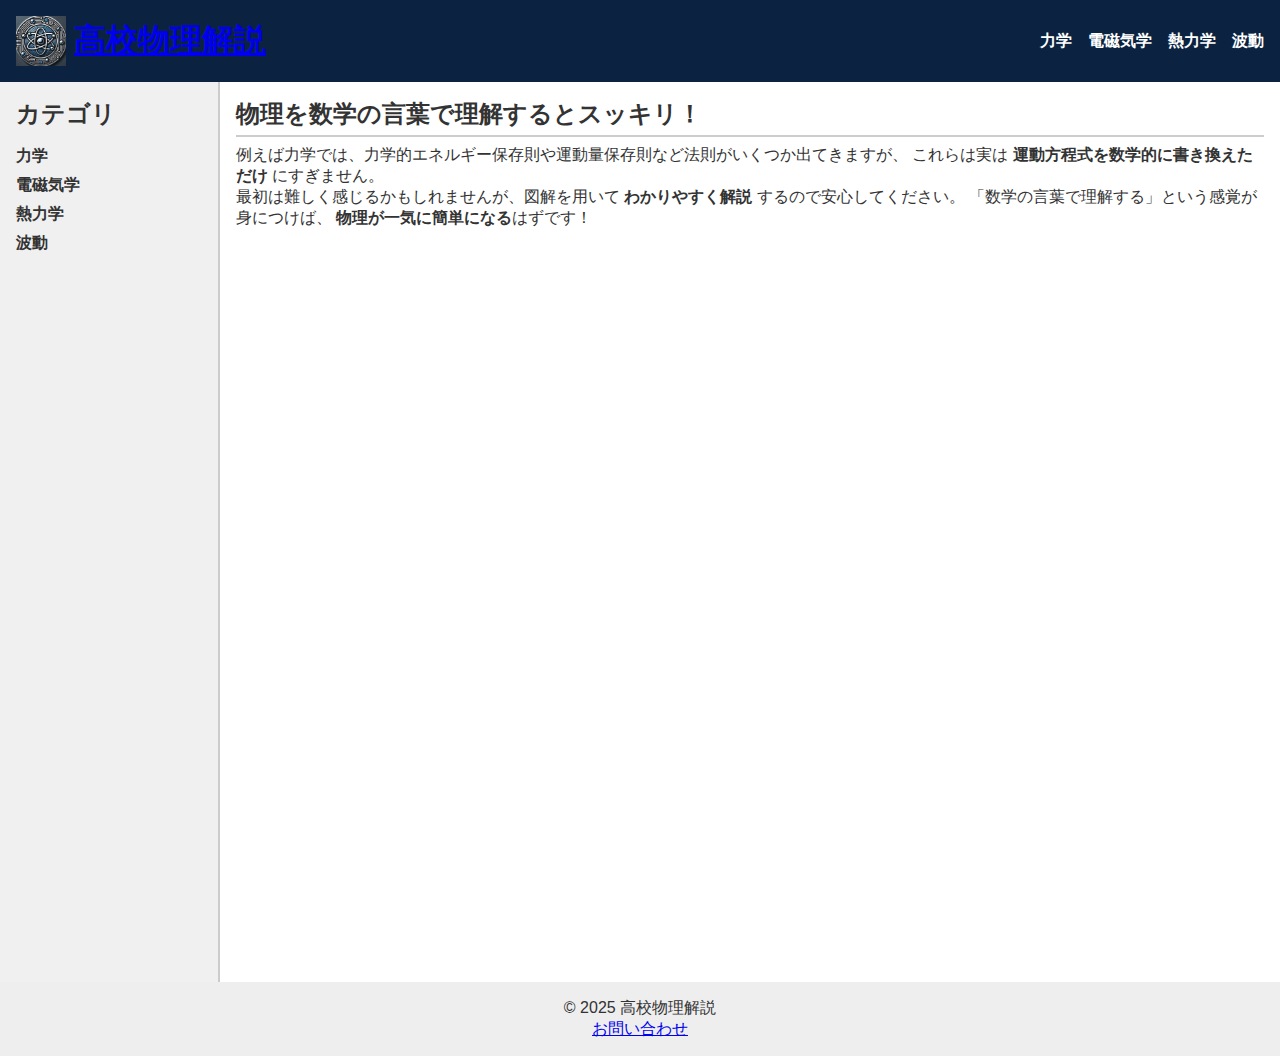
==== commit 288e8405: "Update index.html" ====
--- a/index.html
+++ b/index.html
@@ -10,10 +10,12 @@
   <!-- ヘッダー -->
   <header class="site-header">
     <div class="logo-and-title">
-      <img src="assets/symbol.png" alt="シンボルマーク" class="site-logo">
-      <h1>高校物理解説</h1>
+      <!-- シンボルマークを symbol.jpg に変更 -->
+      <img src="assets/symbol.jpg" alt="シンボルマーク" class="site-logo">
+      <!-- タイトル文字をホームへのリンクに -->
+      <h1><a href="index.html">高校物理解説</a></h1>
     </div>
-    <!-- カテゴリボタンをタイトルの下に配置 -->
+    <!-- カテゴリボタン（トップナビ）を中央揃え -->
     <nav class="top-nav">
       <ul>
         <li><a href="force.html">力学</a></li>
@@ -24,21 +26,36 @@
     </nav>
   </header>
 
-  <main class="site-main">
-    <section>
-      <h2>物理を数学の言葉で理解するとスッキリ！</h2>
-      <p>
-        例えば力学では、力学的エネルギー保存則や運動量保存則など、複数の法則が登場しますが、
-        これらは結局、<strong>運動方程式を数学的に書き換えただけ</strong>にすぎません。
-      </p>
-      <p>
-        最初は難しく感じるかもしれませんが、このサイトでは
-        <strong>図解でわかりやすく解説</strong>するので安心してください。
-        「数学の言葉で理解する」という感覚が身につけば、
-        <strong>物理が一気に簡単になる</strong>はずです！
-      </p>
-    </section>
-  </main>
+  <!-- ホームでも左側にサイドバーを表示 -->
+  <div class="container">
+    <!-- サイドバー -->
+    <aside class="sidebar">
+      <h2>カテゴリ</h2>
+      <ul>
+        <li><a href="force.html">力学</a></li>
+        <li><a href="electromagnetism.html">電磁気学</a></li>
+        <li><a href="thermodynamics.html">熱力学</a></li>
+        <li><a href="wave.html">波動</a></li>
+      </ul>
+    </aside>
+
+    <!-- メインコンテンツ -->
+    <main class="site-main">
+      <section>
+        <h2>物理を数学の言葉で理解するとスッキリ！</h2>
+        <p>
+          例えば力学では、力学的エネルギー保存則や運動量保存則など法則がいくつか出てきますが、
+          これらは実は <strong>運動方程式を数学的に書き換えただけ</strong> にすぎません。
+        </p>
+        <p>
+          最初は難しく感じるかもしれませんが、図解を用いて
+          <strong>わかりやすく解説</strong> するので安心してください。
+          「数学の言葉で理解する」という感覚が身につけば、
+          <strong>物理が一気に簡単になる</strong>はずです！
+        </p>
+      </section>
+    </main>
+  </div>
 
   <footer class="site-footer">
     <p>© 2025 高校物理解説</p>
